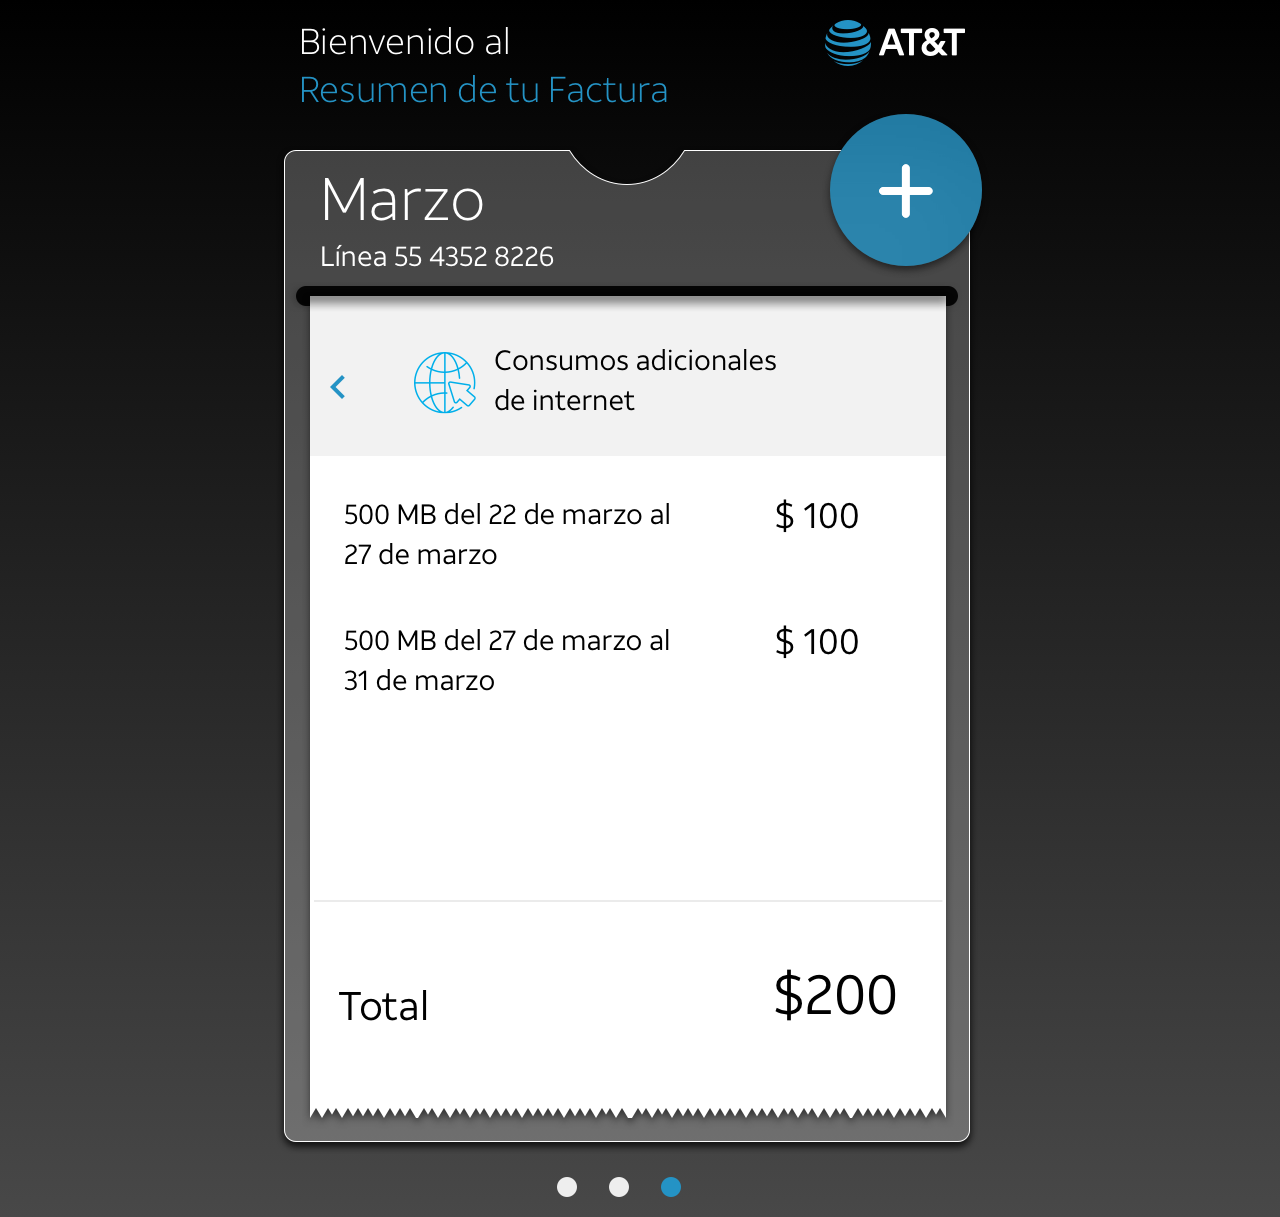
==== public/ineternet.html @ 1a618b51 "v1.1.1" ====
<!DOCTYPE html>
<html class="nojs html css_verticalspacer" lang="es-ES">
 <head>

  <meta http-equiv="Content-type" content="text/html;charset=UTF-8"/>
  <meta name="generator" content="2018.0.0.379"/>
  <meta name="viewport" content="width=device-width, initial-scale=1.0"/>
  
  <script type="text/javascript">
   // Update the 'nojs'/'js' class on the html node
document.documentElement.className = document.documentElement.className.replace(/\bnojs\b/g, 'js');

// Check that all required assets are uploaded and up-to-date
if(typeof Muse == "undefined") window.Muse = {}; window.Muse.assets = {"required":["museutils.js", "museconfig.js", "jquery.watch.js", "require.js", "ineternet.css"], "outOfDate":[]};
</script>
  
  <title>ineternet</title>
  <!-- CSS -->
  <link rel="stylesheet" type="text/css" href="css/site_global.css?crc=444006867"/>
  <link rel="stylesheet" type="text/css" href="css/ineternet.css?crc=4077031612" id="pagesheet"/>
   </head>
 <body>

  <div class="gradient clearfix borderbox" id="page"><!-- group -->
   <div class="clearfix grpelem" id="pu437"><!-- column -->
    <div class="clip_frame colelem" id="u437"><!-- image -->
     <img class="block" id="u437_img" src="images/2.png?crc=436520046" alt="" data-heightwidthratio="0.12650602409638553" data-image-width="664" data-image-height="84"/>
    </div>
    <div class="clearfix colelem" id="pu439"><!-- group -->
     <div class="clip_frame grpelem" id="u439"><!-- image -->
      <img class="block" id="u439_img" src="images/internet.png?crc=3970512812" alt="" data-heightwidthratio="1.4621848739495797" data-image-width="714" data-image-height="1044"/>
     </div>
     <a class="nonblock nontext grpelem" id="u500" href="men%c3%ba.html"><!-- content --><div class="fluid_height_spacer"></div></a>
     <a class="nonblock nontext grpelem" id="u515" href="index.html"><!-- content --><div class="fluid_height_spacer"></div></a>
    </div>
   </div>
   <div class="verticalspacer" data-offset-top="1154" data-content-above-spacer="1154" data-content-below-spacer="62" data-sizePolicy="fixed" data-pintopage="page_fixedLeft"></div>
   <div class="clip_frame grpelem" id="u435"><!-- image -->
    <img class="block" id="u435_img" src="images/group%205.png?crc=23669479" alt="" data-heightwidthratio="0.16129032258064516" data-image-width="124" data-image-height="20"/>
   </div>
  </div>
  <!-- Other scripts -->
  <script type="text/javascript">
   // Decide weather to suppress missing file error or not based on preference setting
var suppressMissingFileError = false
</script>
  <script type="text/javascript">
   window.Muse.assets.check=function(d){if(!window.Muse.assets.checked){window.Muse.assets.checked=!0;var b={},c=function(a,b){if(window.getComputedStyle){var c=window.getComputedStyle(a,null);return c&&c.getPropertyValue(b)||c&&c[b]||""}if(document.documentElement.currentStyle)return(c=a.currentStyle)&&c[b]||a.style&&a.style[b]||"";return""},a=function(a){if(a.match(/^rgb/))return a=a.replace(/\s+/g,"").match(/([\d\,]+)/gi)[0].split(","),(parseInt(a[0])<<16)+(parseInt(a[1])<<8)+parseInt(a[2]);if(a.match(/^\#/))return parseInt(a.substr(1),
16);return 0},g=function(g){for(var f=document.getElementsByTagName("link"),h=0;h<f.length;h++)if("text/css"==f[h].type){var i=(f[h].href||"").match(/\/?css\/([\w\-]+\.css)\?crc=(\d+)/);if(!i||!i[1]||!i[2])break;b[i[1]]=i[2]}f=document.createElement("div");f.className="version";f.style.cssText="display:none; width:1px; height:1px;";document.getElementsByTagName("body")[0].appendChild(f);for(h=0;h<Muse.assets.required.length;){var i=Muse.assets.required[h],l=i.match(/([\w\-\.]+)\.(\w+)$/),k=l&&l[1]?
l[1]:null,l=l&&l[2]?l[2]:null;switch(l.toLowerCase()){case "css":k=k.replace(/\W/gi,"_").replace(/^([^a-z])/gi,"_$1");f.className+=" "+k;k=a(c(f,"color"));l=a(c(f,"backgroundColor"));k!=0||l!=0?(Muse.assets.required.splice(h,1),"undefined"!=typeof b[i]&&(k!=b[i]>>>24||l!=(b[i]&16777215))&&Muse.assets.outOfDate.push(i)):h++;f.className="version";break;case "js":h++;break;default:throw Error("Unsupported file type: "+l);}}d?d().jquery!="1.8.3"&&Muse.assets.outOfDate.push("jquery-1.8.3.min.js"):Muse.assets.required.push("jquery-1.8.3.min.js");
f.parentNode.removeChild(f);if(Muse.assets.outOfDate.length||Muse.assets.required.length)f="Puede que determinados archivos falten en el servidor o sean incorrectos. Limpie la cache del navegador e inténtelo de nuevo. Si el problema persiste, póngase en contacto con el administrador del sitio web.",g&&Muse.assets.outOfDate.length&&(f+="\nOut of date: "+Muse.assets.outOfDate.join(",")),g&&Muse.assets.required.length&&(f+="\nMissing: "+Muse.assets.required.join(",")),suppressMissingFileError?(f+="\nUse SuppressMissingFileError key in AppPrefs.xml to show missing file error pop up.",console.log(f)):alert(f)};location&&location.search&&location.search.match&&location.search.match(/muse_debug/gi)?
setTimeout(function(){g(!0)},5E3):g()}};
var muse_init=function(){require.config({baseUrl:""});require(["jquery","museutils","whatinput","jquery.watch"],function(d){var $ = d;$(document).ready(function(){try{
window.Muse.assets.check($);/* body */
Muse.Utils.transformMarkupToFixBrowserProblemsPreInit();/* body */
Muse.Utils.prepHyperlinks(true);/* body */
Muse.Utils.makeButtonsVisibleAfterSettingMinWidth();/* body */
Muse.Utils.fullPage('#page');/* 100% height page */
Muse.Utils.showWidgetsWhenReady();/* body */
Muse.Utils.transformMarkupToFixBrowserProblems();/* body */
}catch(b){if(b&&"function"==typeof b.notify?b.notify():Muse.Assert.fail("Error calling selector function: "+b),false)throw b;}})})};

</script>
  <!-- RequireJS script -->
  <script src="scripts/require.js?crc=4157109226" type="text/javascript" async data-main="scripts/museconfig.js?crc=4153641093" onload="if (requirejs) requirejs.onError = function(requireType, requireModule) { if (requireType && requireType.toString && requireType.toString().indexOf && 0 <= requireType.toString().indexOf('#scripterror')) window.Muse.assets.check(); }" onerror="window.Muse.assets.check();"></script>
   </body>
</html>
---- public/css/site_global.css ----
html{min-height:100%;min-width:100%;-ms-text-size-adjust:none;}body,div,dl,dt,dd,ul,ol,li,nav,h1,h2,h3,h4,h5,h6,pre,code,form,fieldset,legend,input,button,textarea,p,blockquote,th,td,a{margin:0px;padding:0px;border-width:0px;border-style:solid;border-color:transparent;-webkit-transform-origin:left top;-ms-transform-origin:left top;-o-transform-origin:left top;transform-origin:left top;background-repeat:no-repeat;}button.submit-btn{-moz-box-sizing:content-box;-webkit-box-sizing:content-box;box-sizing:content-box;}.transition{-webkit-transition-property:background-image,background-position,background-color,border-color,border-radius,color,font-size,font-style,font-weight,letter-spacing,line-height,text-align,box-shadow,text-shadow,opacity;transition-property:background-image,background-position,background-color,border-color,border-radius,color,font-size,font-style,font-weight,letter-spacing,line-height,text-align,box-shadow,text-shadow,opacity;}.transition *{-webkit-transition:inherit;transition:inherit;}table{border-collapse:collapse;border-spacing:0px;}fieldset,img{border:0px;border-style:solid;-webkit-transform-origin:left top;-ms-transform-origin:left top;-o-transform-origin:left top;transform-origin:left top;}address,caption,cite,code,dfn,em,strong,th,var,optgroup{font-style:inherit;font-weight:inherit;}del,ins{text-decoration:none;}li{list-style:none;}caption,th{text-align:left;}h1,h2,h3,h4,h5,h6{font-size:100%;font-weight:inherit;}input,button,textarea,select,optgroup,option{font-family:inherit;font-size:inherit;font-style:inherit;font-weight:inherit;}.form-grp input,.form-grp textarea{-webkit-appearance:none;-webkit-border-radius:0;}body{font-family:Arial, Helvetica Neue, Helvetica, sans-serif;text-align:left;font-size:14px;line-height:17px;word-wrap:break-word;text-rendering:optimizeLegibility;-moz-font-feature-settings:'liga';-ms-font-feature-settings:'liga';-webkit-font-feature-settings:'liga';font-feature-settings:'liga';}a:link{color:#0000FF;text-decoration:underline;}a:visited{color:#800080;text-decoration:underline;}a:hover{color:#0000FF;text-decoration:underline;}a:active{color:#EE0000;text-decoration:underline;}a.nontext{color:black;text-decoration:none;font-style:normal;font-weight:normal;}.normal_text{color:#000000;direction:ltr;font-family:Arial, Helvetica Neue, Helvetica, sans-serif;font-size:14px;font-style:normal;font-weight:normal;letter-spacing:0px;line-height:17px;text-align:left;text-decoration:none;text-indent:0px;text-transform:none;vertical-align:0px;padding:0px;}.list0 li:before{position:absolute;right:100%;letter-spacing:0px;text-decoration:none;font-weight:normal;font-style:normal;}.rtl-list li:before{right:auto;left:100%;}.nls-None > li:before,.nls-None .list3 > li:before,.nls-None .list6 > li:before{margin-right:6px;content:'•';}.nls-None .list1 > li:before,.nls-None .list4 > li:before,.nls-None .list7 > li:before{margin-right:6px;content:'○';}.nls-None,.nls-None .list1,.nls-None .list2,.nls-None .list3,.nls-None .list4,.nls-None .list5,.nls-None .list6,.nls-None .list7,.nls-None .list8{padding-left:34px;}.nls-None.rtl-list,.nls-None .list1.rtl-list,.nls-None .list2.rtl-list,.nls-None .list3.rtl-list,.nls-None .list4.rtl-list,.nls-None .list5.rtl-list,.nls-None .list6.rtl-list,.nls-None .list7.rtl-list,.nls-None .list8.rtl-list{padding-left:0px;padding-right:34px;}.nls-None .list2 > li:before,.nls-None .list5 > li:before,.nls-None .list8 > li:before{margin-right:6px;content:'-';}.nls-None.rtl-list > li:before,.nls-None .list1.rtl-list > li:before,.nls-None .list2.rtl-list > li:before,.nls-None .list3.rtl-list > li:before,.nls-None .list4.rtl-list > li:before,.nls-None .list5.rtl-list > li:before,.nls-None .list6.rtl-list > li:before,.nls-None .list7.rtl-list > li:before,.nls-None .list8.rtl-list > li:before{margin-right:0px;margin-left:6px;}.TabbedPanelsTab{white-space:nowrap;}.MenuBar .MenuBarView,.MenuBar .SubMenuView{display:block;list-style:none;}.MenuBar .SubMenu{display:none;position:absolute;}.NoWrap{white-space:nowrap;word-wrap:normal;}.rootelem{margin-left:auto;margin-right:auto;}.colelem{display:inline;float:left;clear:both;}.clearfix:after{content:"\0020";visibility:hidden;display:block;height:0px;clear:both;}*:first-child+html .clearfix{zoom:1;}.clip_frame{overflow:hidden;}.popup_anchor{position:relative;width:0px;height:0px;}.allow_click_through *{pointer-events:auto;}.popup_element{z-index:100000;}.svg{display:block;vertical-align:top;}span.wrap{content:'';clear:left;display:block;}span.actAsInlineDiv{display:inline-block;}.position_content,.excludeFromNormalFlow{float:left;}.preload_images{position:absolute;overflow:hidden;left:-9999px;top:-9999px;height:1px;width:1px;}.preload{height:1px;width:1px;}.animateStates{-webkit-transition:0.3s ease-in-out;-moz-transition:0.3s ease-in-out;-o-transition:0.3s ease-in-out;transition:0.3s ease-in-out;}[data-whatinput="mouse"] *:focus,[data-whatinput="touch"] *:focus,input:focus,textarea:focus{outline:none;}textarea{resize:none;overflow:auto;}.allow_click_through,.fld-prompt{pointer-events:none;}.wrapped-input{position:absolute;top:0px;left:0px;background:transparent;border:none;}.submit-btn{z-index:50000;cursor:pointer;}.anchor_item{width:22px;height:18px;}.MenuBar .SubMenuVisible,.MenuBarVertical .SubMenuVisible,.MenuBar .SubMenu .SubMenuVisible,.popup_element.Active,span.actAsPara,.actAsDiv,a.nonblock.nontext,img.block{display:block;}.widget_invisible,.js .invi,.js .mse_pre_init{visibility:hidden;}.ose_ei{visibility:hidden;z-index:0;}.no_vert_scroll{overflow-y:hidden;}.always_vert_scroll{overflow-y:scroll;}.always_horz_scroll{overflow-x:scroll;}.fullscreen{overflow:hidden;left:0px;top:0px;position:fixed;height:100%;width:100%;-moz-box-sizing:border-box;-webkit-box-sizing:border-box;-ms-box-sizing:border-box;box-sizing:border-box;}.fullwidth{position:absolute;}.borderbox{-moz-box-sizing:border-box;-webkit-box-sizing:border-box;-ms-box-sizing:border-box;box-sizing:border-box;}.scroll_wrapper{position:absolute;overflow:auto;left:0px;right:0px;top:0px;bottom:0px;padding-top:0px;padding-bottom:0px;margin-top:0px;margin-bottom:0px;}.browser_width > *{position:absolute;left:0px;right:0px;}.grpelem,.accordion_wrapper{display:inline;float:left;}.fld-checkbox input[type=checkbox],.fld-radiobutton input[type=radio]{position:absolute;overflow:hidden;clip:rect(0px, 0px, 0px, 0px);height:1px;width:1px;margin:-1px;padding:0px;border:0px;}.fld-checkbox input[type=checkbox] + label,.fld-radiobutton input[type=radio] + label{display:inline-block;background-repeat:no-repeat;cursor:pointer;float:left;width:100%;height:100%;}.pointer_cursor,.fld-recaptcha-mode,.fld-recaptcha-refresh,.fld-recaptcha-help{cursor:pointer;}p,h1,h2,h3,h4,h5,h6,ol,ul,span.actAsPara{max-height:1000000px;}.superscript{vertical-align:super;font-size:66%;line-height:0px;}.subscript{vertical-align:sub;font-size:66%;line-height:0px;}.horizontalSlideShow{-ms-touch-action:pan-y;touch-action:pan-y;}.verticalSlideShow{-ms-touch-action:pan-x;touch-action:pan-x;}.colelem100,.verticalspacer{clear:both;}.list0 li,.MenuBar .MenuItemContainer,.SlideShowContentPanel .fullscreen img,.css_verticalspacer .verticalspacer{position:relative;}.popup_element.Inactive,.js .disn,.js .an_invi,.hidden,.breakpoint{display:none;}#muse_css_mq{position:absolute;display:none;background-color:#FFFFFE;}.fluid_height_spacer{width:0.01px;}.muse_check_css{display:none;position:fixed;}@media screen and (-webkit-min-device-pixel-ratio:0){body{text-rendering:auto;}}
---- public/css/ineternet.css ----
.version.ineternet{color:#0000F3;background-color:#0290BC;}#muse_css_mq{background-color:#FFFFFF;}#page{z-index:1;min-height:680px;background:-webkit-gradient(linear, center top, center bottom, from(#000000),color-stop(100%, #484848));background:-webkit-linear-gradient(top,#000000 ,#484848 100%);background:linear-gradient(to bottom,#000000 ,#484848 100%);filter:progid:DXImageTransform.Microsoft.gradient(startColorstr=#FF000000, endColorstr=#FF484848, GradientType=0);-ms-filter:"progid:DXImageTransform.Microsoft.gradient(startColorstr='#FF000000', endColorstr='#FF484848', GradientType=0)";border-width:0px;border-color:#000000;padding-bottom:20px;width:100%;max-width:768px;margin-left:auto;margin-right:auto;}#pu437{z-index:4;margin-right:-10000px;margin-top:20px;width:92.97%;margin-left:2.61%;}#u437{z-index:4;background-color:transparent;position:relative;width:93%;margin-left:3.51%;}#pu439{z-index:2;margin-top:6px;width:100%;}#u439{z-index:2;background-color:transparent;position:relative;margin-right:-10000px;width:100%;}#u500{z-index:8;position:relative;margin-right:-10000px;width:23.25%;left:76.76%;}#u500 .fluid_height_spacer{padding-bottom:106.02409638554218%;}#u515{z-index:9;position:relative;margin-right:-10000px;margin-top:188px;width:88.94%;left:4.63%;}.ie #u500,.ie #u515{background-color:#FFFFFF;opacity:0.01;-ms-filter:"progid:DXImageTransform.Microsoft.Alpha(Opacity=1)";filter:alpha(opacity=1);}#u515 .fluid_height_spacer{padding-bottom:25.03937007874016%;}.css_verticalspacer .verticalspacer{height:calc(100vh - 1216px);}#u435{z-index:6;background-color:transparent;position:relative;margin-right:-10000px;margin-top:22px;width:16.15%;left:39.2%;}#u437_img,#u439_img,#u435_img{width:100%;}.html{background-color:#000000;background:-webkit-gradient(linear, center top, center bottom, from(#000000),color-stop(100%, #484848));background:-webkit-linear-gradient(top,#000000 ,#484848 100%);background:linear-gradient(to bottom,#000000 ,#484848 100%);filter:progid:DXImageTransform.Microsoft.gradient(startColorstr=#FF000000, endColorstr=#FF484848, GradientType=0);-ms-filter:"progid:DXImageTransform.Microsoft.gradient(startColorstr='#FF000000', endColorstr='#FF484848', GradientType=0)";}body{position:relative;min-width:320px;}.verticalspacer{min-height:1px;}
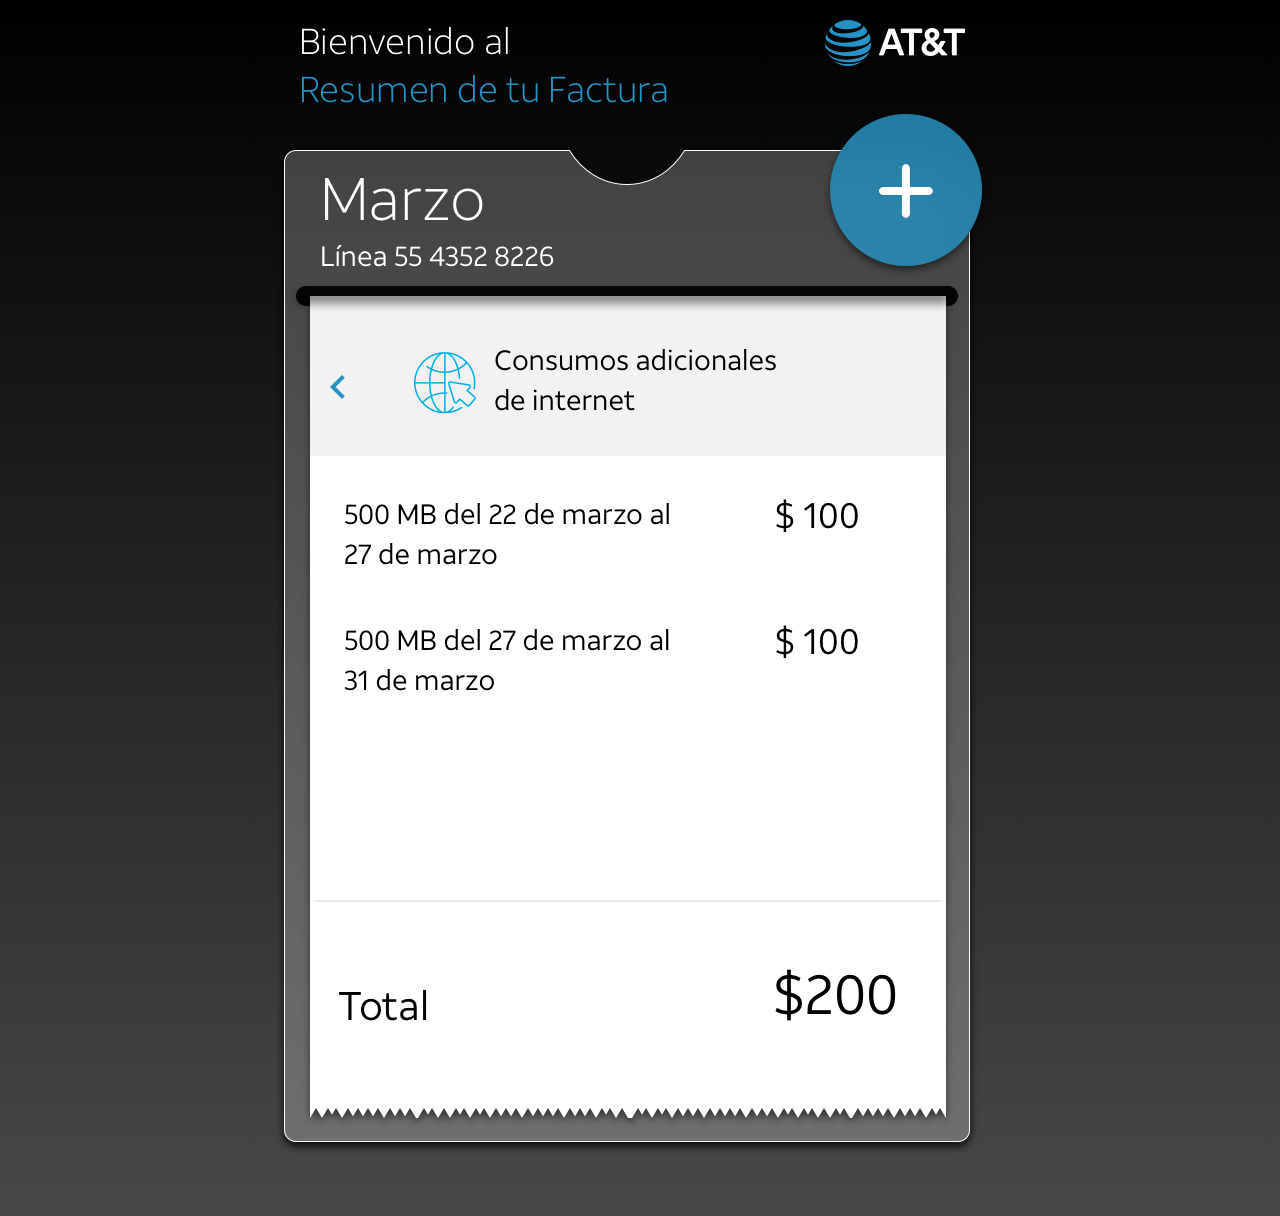
==== commit 6e6bce5a: "v2" ====
--- a/public/ineternet.html
+++ b/public/ineternet.html
@@ -17,27 +17,22 @@
   <title>ineternet</title>
   <!-- CSS -->
   <link rel="stylesheet" type="text/css" href="css/site_global.css?crc=444006867"/>
-  <link rel="stylesheet" type="text/css" href="css/ineternet.css?crc=4077031612" id="pagesheet"/>
+  <link rel="stylesheet" type="text/css" href="css/ineternet.css?crc=86427622" id="pagesheet"/>
    </head>
  <body>
 
-  <div class="gradient clearfix borderbox" id="page"><!-- group -->
-   <div class="clearfix grpelem" id="pu437"><!-- column -->
-    <div class="clip_frame colelem" id="u437"><!-- image -->
-     <img class="block" id="u437_img" src="images/2.png?crc=436520046" alt="" data-heightwidthratio="0.12650602409638553" data-image-width="664" data-image-height="84"/>
+  <div class="gradient clearfix borderbox" id="page"><!-- column -->
+   <div class="clip_frame colelem" id="u437"><!-- image -->
+    <img class="block" id="u437_img" src="images/2.png?crc=436520046" alt="" data-heightwidthratio="0.12650602409638553" data-image-width="664" data-image-height="84"/>
+   </div>
+   <div class="clearfix colelem" id="pu439"><!-- group -->
+    <div class="clip_frame grpelem" id="u439"><!-- image -->
+     <img class="block" id="u439_img" src="images/internet.png?crc=3970512812" alt="" data-heightwidthratio="1.4621848739495797" data-image-width="714" data-image-height="1044"/>
     </div>
-    <div class="clearfix colelem" id="pu439"><!-- group -->
-     <div class="clip_frame grpelem" id="u439"><!-- image -->
-      <img class="block" id="u439_img" src="images/internet.png?crc=3970512812" alt="" data-heightwidthratio="1.4621848739495797" data-image-width="714" data-image-height="1044"/>
-     </div>
-     <a class="nonblock nontext grpelem" id="u500" href="men%c3%ba.html"><!-- content --><div class="fluid_height_spacer"></div></a>
-     <a class="nonblock nontext grpelem" id="u515" href="index.html"><!-- content --><div class="fluid_height_spacer"></div></a>
-    </div>
+    <a class="nonblock nontext grpelem" id="u500" href="men%c3%ba.html"><!-- content --><div class="fluid_height_spacer"></div></a>
+    <a class="nonblock nontext grpelem" id="u515" href="index.html"><!-- content --><div class="fluid_height_spacer"></div></a>
    </div>
    <div class="verticalspacer" data-offset-top="1154" data-content-above-spacer="1154" data-content-below-spacer="62" data-sizePolicy="fixed" data-pintopage="page_fixedLeft"></div>
-   <div class="clip_frame grpelem" id="u435"><!-- image -->
-    <img class="block" id="u435_img" src="images/group%205.png?crc=23669479" alt="" data-heightwidthratio="0.16129032258064516" data-image-width="124" data-image-height="20"/>
-   </div>
   </div>
   <!-- Other scripts -->
   <script type="text/javascript">
--- a/public/css/ineternet.css
+++ b/public/css/ineternet.css
@@ -1 +1 @@
-.version.ineternet{color:#0000F3;background-color:#0290BC;}#muse_css_mq{background-color:#FFFFFF;}#page{z-index:1;min-height:680px;background:-webkit-gradient(linear, center top, center bottom, from(#000000),color-stop(100%, #484848));background:-webkit-linear-gradient(top,#000000 ,#484848 100%);background:linear-gradient(to bottom,#000000 ,#484848 100%);filter:progid:DXImageTransform.Microsoft.gradient(startColorstr=#FF000000, endColorstr=#FF484848, GradientType=0);-ms-filter:"progid:DXImageTransform.Microsoft.gradient(startColorstr='#FF000000', endColorstr='#FF484848', GradientType=0)";border-width:0px;border-color:#000000;padding-bottom:20px;width:100%;max-width:768px;margin-left:auto;margin-right:auto;}#pu437{z-index:4;margin-right:-10000px;margin-top:20px;width:92.97%;margin-left:2.61%;}#u437{z-index:4;background-color:transparent;position:relative;width:93%;margin-left:3.51%;}#pu439{z-index:2;margin-top:6px;width:100%;}#u439{z-index:2;background-color:transparent;position:relative;margin-right:-10000px;width:100%;}#u500{z-index:8;position:relative;margin-right:-10000px;width:23.25%;left:76.76%;}#u500 .fluid_height_spacer{padding-bottom:106.02409638554218%;}#u515{z-index:9;position:relative;margin-right:-10000px;margin-top:188px;width:88.94%;left:4.63%;}.ie #u500,.ie #u515{background-color:#FFFFFF;opacity:0.01;-ms-filter:"progid:DXImageTransform.Microsoft.Alpha(Opacity=1)";filter:alpha(opacity=1);}#u515 .fluid_height_spacer{padding-bottom:25.03937007874016%;}.css_verticalspacer .verticalspacer{height:calc(100vh - 1216px);}#u435{z-index:6;background-color:transparent;position:relative;margin-right:-10000px;margin-top:22px;width:16.15%;left:39.2%;}#u437_img,#u439_img,#u435_img{width:100%;}.html{background-color:#000000;background:-webkit-gradient(linear, center top, center bottom, from(#000000),color-stop(100%, #484848));background:-webkit-linear-gradient(top,#000000 ,#484848 100%);background:linear-gradient(to bottom,#000000 ,#484848 100%);filter:progid:DXImageTransform.Microsoft.gradient(startColorstr=#FF000000, endColorstr=#FF484848, GradientType=0);-ms-filter:"progid:DXImageTransform.Microsoft.gradient(startColorstr='#FF000000', endColorstr='#FF484848', GradientType=0)";}body{position:relative;min-width:320px;}.verticalspacer{min-height:1px;}+.version.ineternet{color:#000005;background-color:#26C7E6;}#muse_css_mq{background-color:#FFFFFF;}#page{z-index:1;min-height:618px;background:-webkit-gradient(linear, center top, center bottom, from(#000000),color-stop(100%, #484848));background:-webkit-linear-gradient(top,#000000 ,#484848 100%);background:linear-gradient(to bottom,#000000 ,#484848 100%);filter:progid:DXImageTransform.Microsoft.gradient(startColorstr=#FF000000, endColorstr=#FF484848, GradientType=0);-ms-filter:"progid:DXImageTransform.Microsoft.gradient(startColorstr='#FF000000', endColorstr='#FF484848', GradientType=0)";border-width:0px;border-color:#000000;padding-top:20px;padding-bottom:62px;width:100%;max-width:768px;margin-left:auto;margin-right:auto;}#u437{z-index:4;background-color:transparent;position:relative;width:86.46%;margin-left:5.86%;}#pu439{z-index:2;margin-top:6px;width:92.97%;margin-left:2.61%;}#u439{z-index:2;background-color:transparent;position:relative;margin-right:-10000px;width:100%;}#u437_img,#u439_img{width:100%;}#u500{z-index:6;position:relative;margin-right:-10000px;width:23.25%;left:76.76%;}#u500 .fluid_height_spacer{padding-bottom:106.02409638554218%;}#u515{z-index:7;position:relative;margin-right:-10000px;margin-top:188px;width:88.94%;left:4.63%;}.ie #u500,.ie #u515{background-color:#FFFFFF;opacity:0.01;-ms-filter:"progid:DXImageTransform.Microsoft.Alpha(Opacity=1)";filter:alpha(opacity=1);}#u515 .fluid_height_spacer{padding-bottom:25.03937007874016%;}.css_verticalspacer .verticalspacer{height:calc(100vh - 1216px);}.html{background-color:#000000;background:-webkit-gradient(linear, center top, center bottom, from(#000000),color-stop(100%, #484848));background:-webkit-linear-gradient(top,#000000 ,#484848 100%);background:linear-gradient(to bottom,#000000 ,#484848 100%);filter:progid:DXImageTransform.Microsoft.gradient(startColorstr=#FF000000, endColorstr=#FF484848, GradientType=0);-ms-filter:"progid:DXImageTransform.Microsoft.gradient(startColorstr='#FF000000', endColorstr='#FF484848', GradientType=0)";}body{position:relative;min-width:320px;}